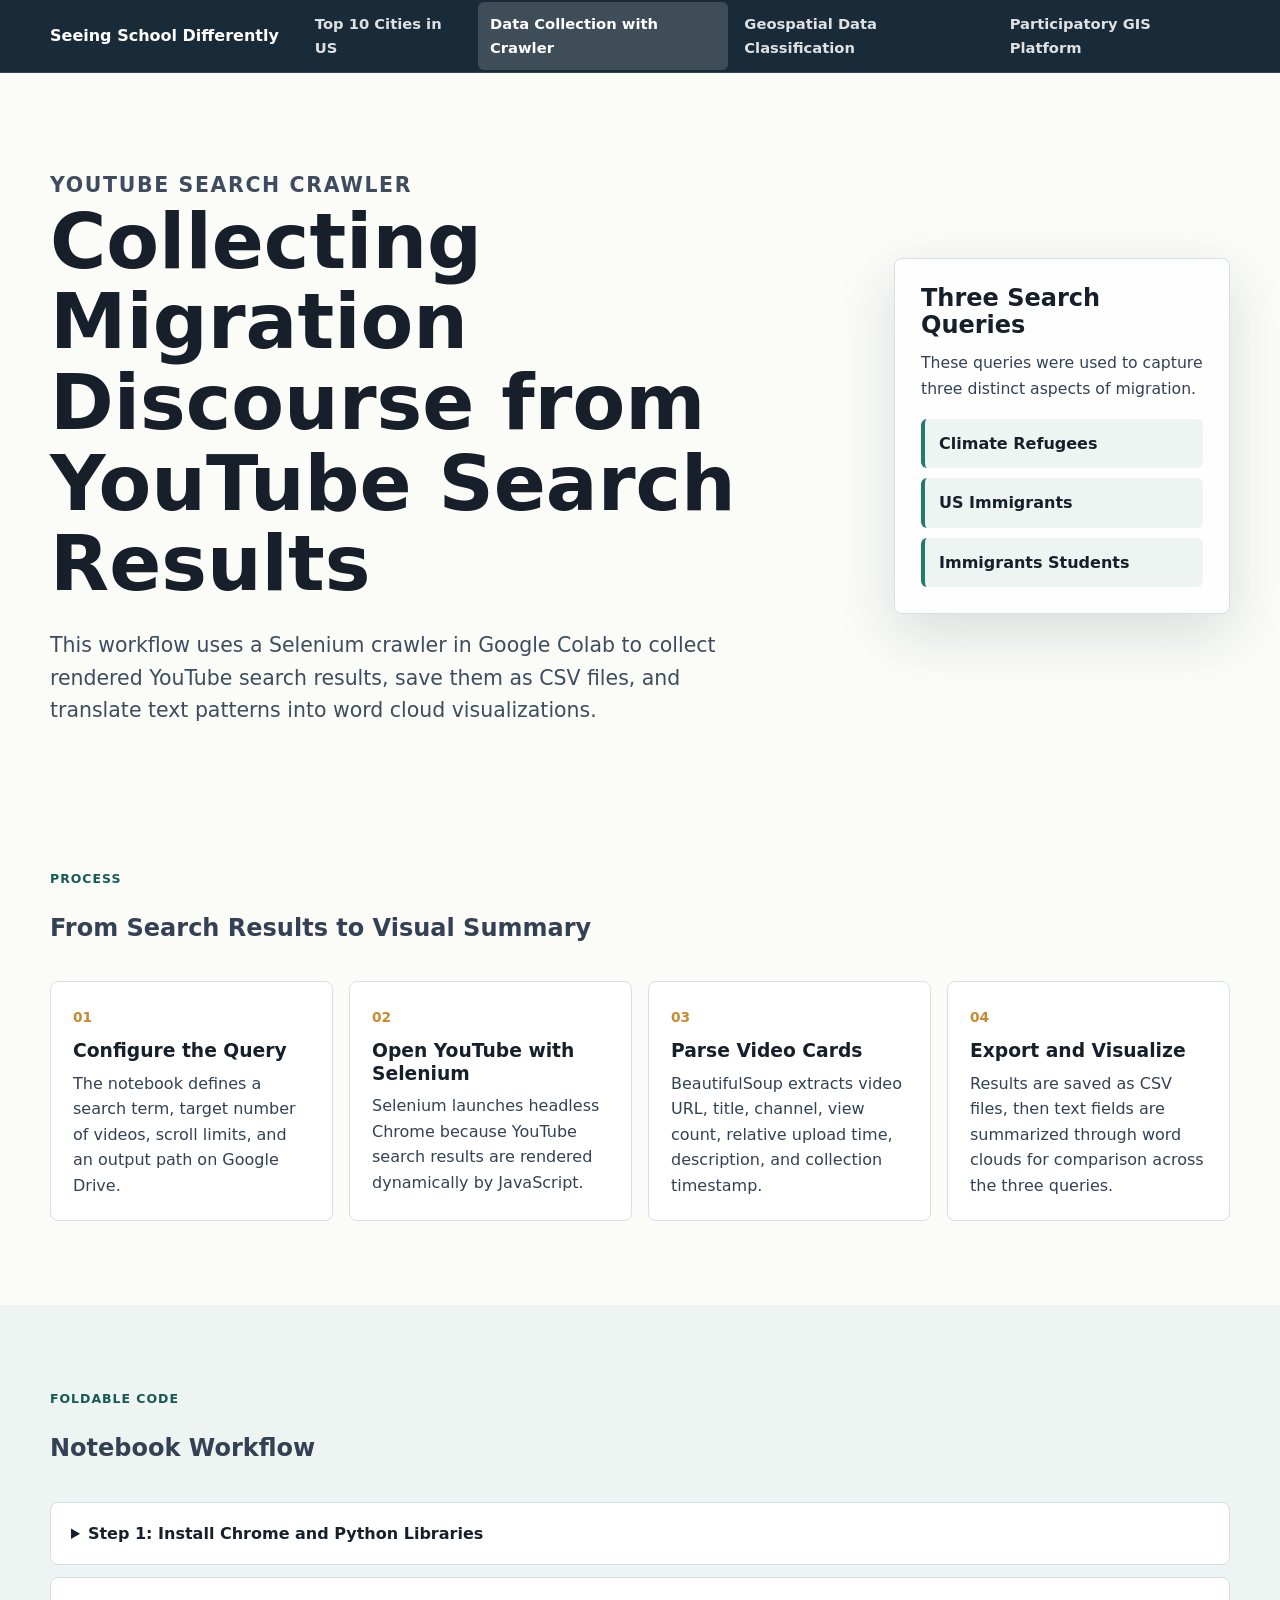
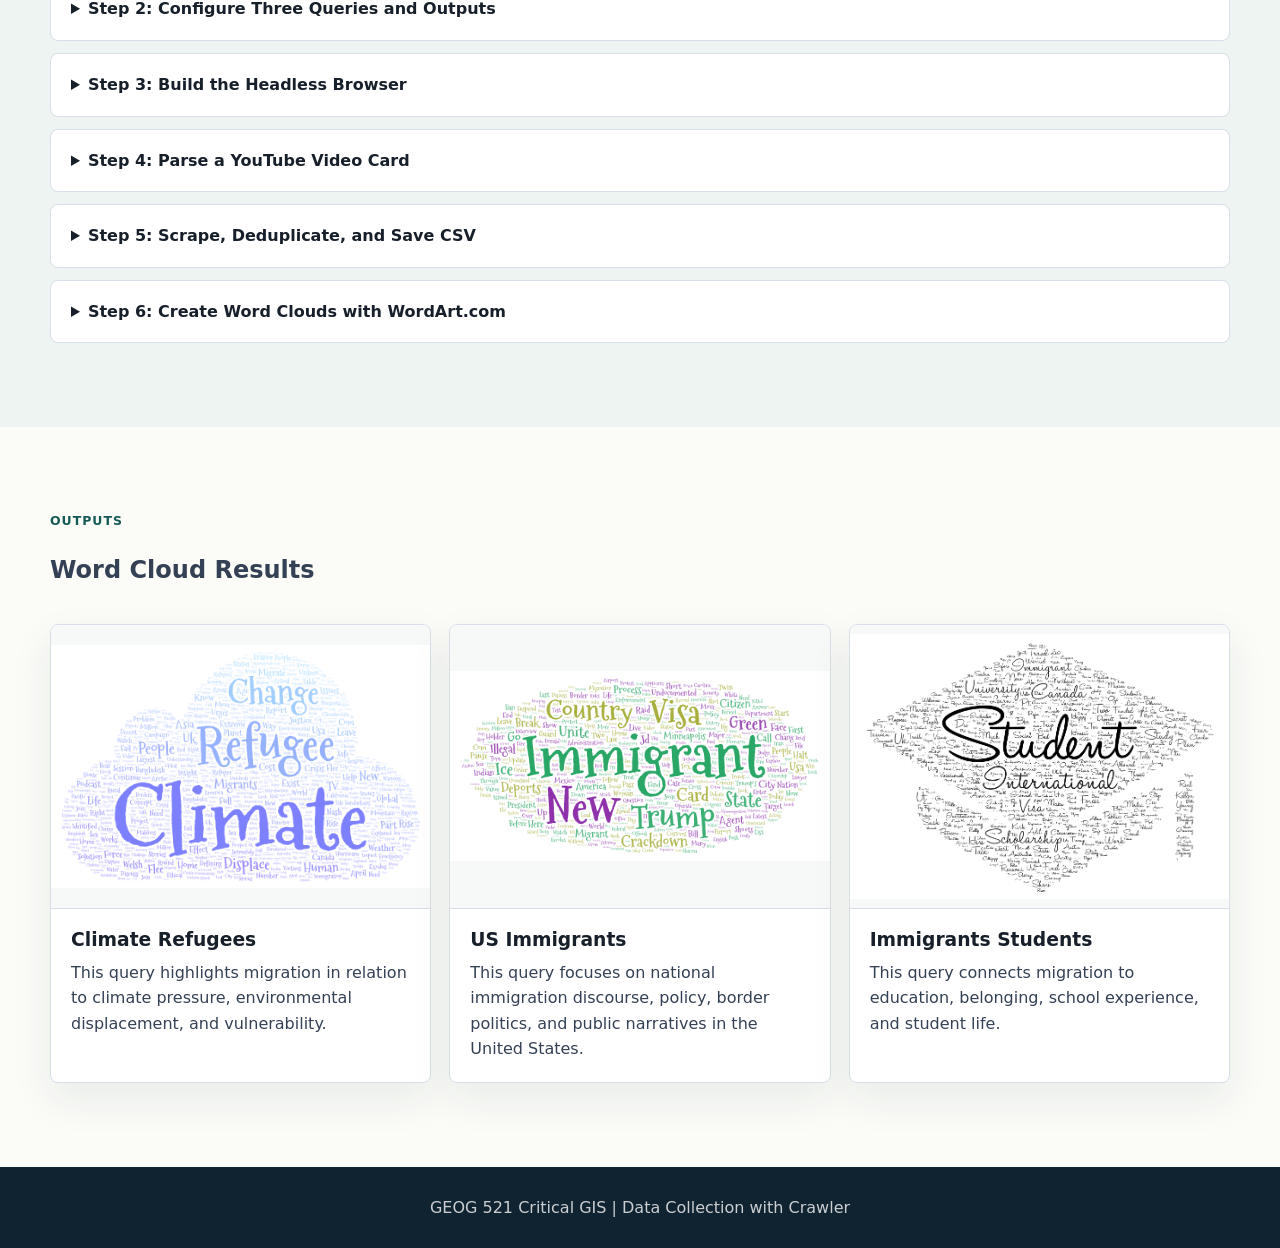
==== data-collection.html @ 5df47cad "Second Project: Web Crawling with Google Colab" ====
<!DOCTYPE html>
<html lang="en">
<head>
  <meta charset="UTF-8">
  <meta name="viewport" content="width=device-width, initial-scale=1.0">
  <title>Data Collection with Crawler</title>
  <link rel="stylesheet" href="styles.css">
</head>
<body>
  <header class="site-header">
    <nav class="nav-bar" aria-label="Primary navigation">
      <a class="brand" href="index.html">Seeing School Differently</a>
      <button class="nav-toggle" aria-label="Open navigation" aria-expanded="false">
        <span></span>
        <span></span>
        <span></span>
      </button>
      <ul class="nav-menu">
        <li><a href="top-10-cities.html">Top 10 Cities in US</a></li>
        <li><a class="active" href="data-collection.html">Data Collection with Crawler</a></li>
        <li><a href="#">Geospatial Data Classification</a></li>
        <li><a href="#">Participatory GIS Platform</a></li>
      </ul>
    </nav>
  </header>

  <main>
    <section class="crawler-hero">
      <div>
        <p class="eyebrow">YouTube Search Crawler</p>
        <h1>Collecting Migration Discourse from YouTube Search Results</h1>
        <p>
          This workflow uses a Selenium crawler in Google Colab to collect
          rendered YouTube search results, save them as CSV files, and translate
          text patterns into word cloud visualizations.
        </p>
      </div>
      <aside class="query-panel">
        <h2>Three Search Queries</h2>
        <p>
          These queries were used to capture three distinct aspects of
          migration.
        </p>
        <ul>
          <li>Climate Refugees</li>
          <li>US Immigrants</li>
          <li>Immigrants Students</li>
        </ul>
      </aside>
    </section>

    <section class="crawler-section">
      <div class="section-heading">
        <p class="eyebrow">Process</p>
        <h2>From Search Results to Visual Summary</h2>
      </div>
      <div class="workflow-grid">
        <article>
          <span>01</span>
          <h3>Configure the Query</h3>
          <p>
            The notebook defines a search term, target number of videos, scroll
            limits, and an output path on Google Drive.
          </p>
        </article>
        <article>
          <span>02</span>
          <h3>Open YouTube with Selenium</h3>
          <p>
            Selenium launches headless Chrome because YouTube search results are
            rendered dynamically by JavaScript.
          </p>
        </article>
        <article>
          <span>03</span>
          <h3>Parse Video Cards</h3>
          <p>
            BeautifulSoup extracts video URL, title, channel, view count,
            relative upload time, description, and collection timestamp.
          </p>
        </article>
        <article>
          <span>04</span>
          <h3>Export and Visualize</h3>
          <p>
            Results are saved as CSV files, then text fields are summarized
            through word clouds for comparison across the three queries.
          </p>
        </article>
      </div>
    </section>

    <section class="crawler-section muted-wide">
      <div class="section-heading">
        <p class="eyebrow">Foldable Code</p>
        <h2>Notebook Workflow</h2>
      </div>

      <div class="code-accordion">
        <details>
          <summary>Step 1: Install Chrome and Python Libraries</summary>
          <pre><code># Install Google Chrome and crawler libraries in Google Colab
!apt-get -qq update
!wget -q https://dl.google.com/linux/direct/google-chrome-stable_current_amd64.deb
!apt-get install -y ./google-chrome-stable_current_amd64.deb
!rm -f google-chrome-stable_current_amd64.deb

!pip install -q "selenium&gt;=4.15" beautifulsoup4 pandas
!google-chrome --version</code></pre>
        </details>

        <details>
          <summary>Step 2: Configure Three Queries and Outputs</summary>
          <pre><code># The notebook was reused three times with these search queries.
# Together, they capture three distinct aspects of migration.
QUERIES = [
    "Climate Refugees",
    "US Immigrants",
    "Immigrants Students",
]

MAX_ITEMS    = 200
MAX_SCROLLS  = 30
SCROLL_PAUSE = 2.0
HEADLESS     = True

# Example run. Change QUERY and OUTPUT_PATH for each dataset.
QUERY       = "Immigrants Students"
OUTPUT_PATH = "/content/drive/MyDrive/GEOG 521: Critical GIS/Immigrants Students.csv"</code></pre>
        </details>

        <details>
          <summary>Step 3: Build the Headless Browser</summary>
          <pre><code>from selenium import webdriver
from selenium.webdriver.chrome.options import Options

def build_driver(headless=True):
    opts = Options()
    opts.binary_location = "/usr/bin/google-chrome"
    if headless:
        opts.add_argument("--headless=new")
    opts.add_argument("--no-sandbox")
    opts.add_argument("--disable-dev-shm-usage")
    opts.add_argument("--disable-gpu")
    opts.add_argument("--window-size=1280,1800")
    opts.add_argument("--lang=en-US")
    return webdriver.Chrome(options=opts)</code></pre>
        </details>

        <details>
          <summary>Step 4: Parse a YouTube Video Card</summary>
          <pre><code>def parse_card(card):
    title_tag = card.find("a", id="video-title")
    if not title_tag or not title_tag.get("href"):
        return None

    channel_tag = card.find("a", class_=re.compile(r"yt-simple-endpoint.*yt-formatted-string"))
    meta_tags = card.find_all("span", class_="inline-metadata-item style-scope ytd-video-meta-block")
    desc_tag = card.find("yt-formatted-string",
                         class_="metadata-snippet-text style-scope ytd-video-renderer")

    collected_at = datetime.now(timezone.utc)
    view_raw = meta_tags[0].get_text(strip=True) if len(meta_tags) &gt; 0 else None
    created_raw = meta_tags[1].get_text(strip=True) if len(meta_tags) &gt; 1 else None

    return {
        "video_url": "https://www.youtube.com" + title_tag["href"],
        "title": title_tag.get("title") or title_tag.get_text(strip=True),
        "username": channel_tag.get_text(strip=True) if channel_tag else None,
        "view_num": parse_view_count(view_raw),
        "created_at": parse_relative_time(created_raw, collected_at),
        "shortdesc": desc_tag.get_text(" ", strip=True) if desc_tag else None,
        "collected_at": collected_at,
    }</code></pre>
        </details>

        <details>
          <summary>Step 5: Scrape, Deduplicate, and Save CSV</summary>
          <pre><code>df = scrape_youtube_search(QUERY)
log.info("collected %d unique videos", len(df))

df.to_csv(OUTPUT_PATH, index=False)
log.info("saved %d rows to %s", len(df), OUTPUT_PATH)</code></pre>
        </details>

        <details>
          <summary>Step 6: Create Word Clouds with WordArt.com</summary>
          <pre><code># Word clouds were created outside Python with WordArt.com.
# Core workflow:
# 1. Use title and shortdesc text from each crawler CSV.
# 2. Paste the cleaned text into WordArt.com.
# 3. Generate and export one PNG for each migration query.</code></pre>
          <figure class="wordart-example">
            <img src="image/wordart_example.png" alt="WordArt.com word cloud creation example">
            <figcaption>Example interface used to generate the word cloud images in WordArt.com.</figcaption>
          </figure>
        </details>
      </div>
    </section>

    <section class="crawler-section">
      <div class="section-heading">
        <p class="eyebrow">Outputs</p>
        <h2>Word Cloud Results</h2>
      </div>
      <div class="wordcloud-gallery">
        <article>
          <img src="img/climate refugees.png" alt="Word cloud for Climate Refugees query">
          <div>
            <h3>Climate Refugees</h3>
            <p>
              This query highlights migration in relation to climate pressure,
              environmental displacement, and vulnerability.
            </p>
          </div>
        </article>
        <article>
          <img src="img/US Immigrants.png" alt="Word cloud for US Immigrants query">
          <div>
            <h3>US Immigrants</h3>
            <p>
              This query focuses on national immigration discourse, policy,
              border politics, and public narratives in the United States.
            </p>
          </div>
        </article>
        <article>
          <img src="img/Immigrants Students.png" alt="Word cloud for Immigrants Students query">
          <div>
            <h3>Immigrants Students</h3>
            <p>
              This query connects migration to education, belonging, school
              experience, and student life.
            </p>
          </div>
        </article>
      </div>
    </section>
  </main>

  <footer class="site-footer">
    <p>GEOG 521 Critical GIS | Data Collection with Crawler</p>
  </footer>

  <script>
    const navToggle = document.querySelector('.nav-toggle');
    const navMenu = document.querySelector('.nav-menu');

    navToggle.addEventListener('click', () => {
      const isOpen = navToggle.getAttribute('aria-expanded') === 'true';
      navToggle.setAttribute('aria-expanded', String(!isOpen));
      navMenu.classList.toggle('is-open');
    });
  </script>
</body>
</html>
---- styles.css ----
:root {
  --ink: #17202a;
  --text: #344054;
  --muted: #667085;
  --line: #d8dee8;
  --paper: #fbfcf8;
  --soft: #eef4f1;
  --nav: #102331;
  --accent: #247a72;
  --accent-dark: #155a54;
  --gold: #c78b2f;
  --rose: #b65d62;
  --white: #ffffff;
  --shadow: 0 20px 60px rgba(16, 35, 49, 0.14);
}

* {
  box-sizing: border-box;
}

html {
  scroll-behavior: smooth;
}

body {
  margin: 0;
  color: var(--text);
  background: var(--paper);
  font-family: Inter, ui-sans-serif, system-ui, -apple-system, BlinkMacSystemFont, "Segoe UI", sans-serif;
  line-height: 1.6;
}

a {
  color: inherit;
  text-decoration: none;
}

.site-header {
  position: sticky;
  top: 0;
  z-index: 20;
  background: rgba(16, 35, 49, 0.96);
  border-bottom: 1px solid rgba(255, 255, 255, 0.12);
  backdrop-filter: blur(14px);
}

.nav-bar {
  width: min(1180px, calc(100% - 32px));
  min-height: 72px;
  margin: 0 auto;
  display: flex;
  align-items: center;
  justify-content: space-between;
  gap: 24px;
}

.brand {
  color: var(--white);
  font-weight: 800;
  font-size: 1rem;
  letter-spacing: 0;
  white-space: nowrap;
}

.nav-menu {
  margin: 0;
  padding: 0;
  list-style: none;
  display: flex;
  align-items: center;
  gap: 4px;
}

.nav-menu a {
  display: block;
  padding: 10px 12px;
  color: rgba(255, 255, 255, 0.86);
  border-radius: 6px;
  font-size: 0.92rem;
  font-weight: 650;
  transition: background 160ms ease, color 160ms ease;
}

.nav-menu a:hover,
.nav-menu a:focus-visible {
  color: var(--white);
  background: rgba(255, 255, 255, 0.12);
  outline: none;
}

.nav-menu a.active {
  color: var(--white);
  background: rgba(255, 255, 255, 0.16);
}

.nav-toggle {
  display: none;
  width: 42px;
  height: 42px;
  padding: 0;
  border: 1px solid rgba(255, 255, 255, 0.24);
  border-radius: 6px;
  background: transparent;
  cursor: pointer;
}

.nav-toggle span {
  display: block;
  width: 18px;
  height: 2px;
  margin: 5px auto;
  background: var(--white);
}

.hero {
  width: min(1180px, calc(100% - 32px));
  min-height: calc(100vh - 72px);
  margin: 0 auto;
  padding: 72px 0 64px;
  display: grid;
  grid-template-columns: minmax(0, 1.08fr) minmax(320px, 0.92fr);
  align-items: center;
  gap: 44px;
}

.hero-content {
  max-width: 760px;
}

.eyebrow {
  margin: 0 0 10px;
  color: var(--accent-dark);
  font-size: 0.78rem;
  font-weight: 800;
  letter-spacing: 0.08em;
  text-transform: uppercase;
}

.hero h1,
.section h2 {
  margin: 0;
  color: var(--ink);
  line-height: 1.08;
  letter-spacing: 0;
}

.hero h1 {
  max-width: 760px;
  font-size: clamp(3rem, 7vw, 5.9rem);
}

.hero-lede {
  max-width: 650px;
  margin: 24px 0 0;
  color: #3f4c5f;
  font-size: clamp(1.12rem, 2vw, 1.35rem);
}

.hero-actions {
  display: flex;
  flex-wrap: wrap;
  gap: 12px;
  margin-top: 34px;
}

.button {
  display: inline-flex;
  align-items: center;
  justify-content: center;
  min-height: 46px;
  padding: 0 18px;
  border-radius: 6px;
  font-weight: 750;
  border: 1px solid transparent;
}

.button.primary {
  color: var(--white);
  background: var(--accent);
}

.button.secondary {
  color: var(--accent-dark);
  background: var(--white);
  border-color: var(--line);
}

.map-panel {
  background: var(--white);
  border: 1px solid var(--line);
  border-radius: 8px;
  box-shadow: var(--shadow);
  overflow: hidden;
}

.map-grid {
  position: relative;
  min-height: 460px;
  padding: 22px;
  background: linear-gradient(135deg, #f7fbf8, #edf4f3);
}

.school-plan {
  position: relative;
  min-height: 354px;
  border: 1px solid rgba(16, 35, 49, 0.12);
  border-radius: 8px;
  background:
    linear-gradient(90deg, rgba(16, 35, 49, 0.07) 1px, transparent 1px),
    linear-gradient(rgba(16, 35, 49, 0.07) 1px, transparent 1px),
    var(--white);
  background-size: 58px 58px, 58px 58px, auto;
  overflow: hidden;
}

.school-plan::before {
  content: "";
  position: absolute;
  inset: 26px;
  border: 2px solid rgba(36, 122, 114, 0.18);
  border-radius: 6px;
}

.place {
  position: absolute;
  z-index: 3;
  display: flex;
  align-items: center;
  gap: 8px;
  padding: 8px 10px;
  color: var(--ink);
  background: var(--white);
  border: 1px solid var(--line);
  border-radius: 6px;
  font-size: 0.82rem;
  font-weight: 750;
  box-shadow: 0 10px 24px rgba(16, 35, 49, 0.1);
}

.place-icon {
  width: 24px;
  height: 24px;
  display: grid;
  place-items: center;
  color: var(--white);
  background: var(--accent);
  border-radius: 50%;
  font-size: 0.76rem;
}

.place-home {
  left: 5%;
  bottom: 8%;
}

.place-hallway {
  left: 31%;
  top: 43%;
}

.place-classroom {
  right: 8%;
  top: 12%;
}

.place-cafeteria {
  right: 7%;
  bottom: 14%;
}

.place-playground {
  left: 10%;
  top: 13%;
}

.path {
  position: absolute;
  z-index: 1;
  height: 5px;
  background: var(--accent);
  border-radius: 999px;
  transform-origin: left center;
}

.path::after {
  content: "";
  position: absolute;
  right: -4px;
  top: 50%;
  width: 12px;
  height: 12px;
  border-top: 4px solid var(--accent);
  border-right: 4px solid var(--accent);
  transform: translateY(-50%) rotate(45deg);
}

.path-a {
  left: 21%;
  bottom: 20%;
  width: 24%;
  transform: rotate(-35deg);
}

.path-b {
  left: 43%;
  top: 46%;
  width: 33%;
  transform: rotate(-31deg);
}

.path-c {
  left: 47%;
  top: 55%;
  width: 31%;
  background: var(--gold);
  transform: rotate(25deg);
}

.path-c::after {
  border-color: var(--gold);
}

.path-d {
  left: 22%;
  top: 29%;
  width: 26%;
  background: var(--rose);
  transform: rotate(35deg);
}

.path-d::after {
  border-color: var(--rose);
}

.meaning-note {
  position: absolute;
  z-index: 4;
  width: 138px;
  padding: 9px 10px;
  color: #475467;
  background: #fff8e9;
  border: 1px solid rgba(199, 139, 47, 0.35);
  border-left: 4px solid var(--gold);
  border-radius: 6px;
  font-size: 0.74rem;
  line-height: 1.35;
  box-shadow: 0 10px 22px rgba(16, 35, 49, 0.08);
}

.meaning-note strong {
  display: block;
  color: var(--ink);
  font-size: 0.72rem;
  text-transform: uppercase;
}

.note-hallway {
  left: 27%;
  top: 60%;
}

.note-cafeteria {
  right: 7%;
  bottom: 31%;
}

.emotion-chip {
  position: absolute;
  z-index: 5;
  padding: 5px 9px;
  color: var(--white);
  border-radius: 999px;
  font-size: 0.72rem;
  font-weight: 800;
  box-shadow: 0 8px 18px rgba(16, 35, 49, 0.15);
}

.chip-safe {
  right: 17%;
  top: 28%;
  background: var(--accent);
}

.chip-worry {
  left: 37%;
  top: 35%;
  background: var(--rose);
}

.chip-belong {
  left: 12%;
  top: 31%;
  background: var(--nav);
}

.focus-legend {
  display: grid;
  grid-template-columns: repeat(3, minmax(0, 1fr));
  gap: 8px;
  margin-top: 14px;
}

.focus-legend span {
  display: flex;
  align-items: center;
  gap: 8px;
  min-height: 44px;
  padding: 8px 10px;
  color: var(--ink);
  background: rgba(255, 255, 255, 0.72);
  border: 1px solid rgba(16, 35, 49, 0.1);
  border-radius: 6px;
  font-size: 0.74rem;
  font-weight: 750;
  line-height: 1.25;
}

.focus-legend i {
  flex: 0 0 auto;
  display: inline-block;
}

.legend-line {
  width: 24px;
  height: 4px;
  background: var(--accent);
  border-radius: 999px;
}

.legend-note {
  width: 18px;
  height: 18px;
  background: #fff8e9;
  border: 1px solid rgba(199, 139, 47, 0.5);
  border-left: 4px solid var(--gold);
  border-radius: 3px;
}

.legend-chip {
  width: 18px;
  height: 18px;
  background: var(--rose);
  border-radius: 50%;
}

.map-caption {
  padding: 20px 22px;
  color: var(--text);
  border-top: 1px solid var(--line);
}

.section {
  width: min(1180px, calc(100% - 32px));
  margin: 0 auto;
  padding: 88px 0;
}

.section.muted {
  width: 100%;
  padding-inline: max(16px, calc((100% - 1180px) / 2));
  background: var(--soft);
}

.section-heading {
  max-width: 760px;
  margin-bottom: 34px;
}

.section h2 {
  font-size: clamp(2rem, 4vw, 3.25rem);
}

.two-column {
  display: grid;
  grid-template-columns: repeat(2, minmax(0, 1fr));
  gap: 34px;
  font-size: 1.04rem;
}

.two-column p,
.split-section p,
.feature-band p {
  margin: 0;
}

.question-grid {
  display: grid;
  grid-template-columns: repeat(3, minmax(0, 1fr));
  gap: 18px;
}

.question-card,
.method-item {
  background: var(--white);
  border: 1px solid var(--line);
  border-radius: 8px;
  padding: 24px;
}

.number {
  color: var(--gold);
  font-weight: 850;
  font-size: 0.9rem;
}

h3 {
  margin: 10px 0 8px;
  color: var(--ink);
  line-height: 1.2;
  letter-spacing: 0;
}

.question-card p,
.method-item p {
  margin: 0;
}

.split-section {
  display: grid;
  grid-template-columns: minmax(0, 0.86fr) minmax(0, 1.14fr);
  gap: 42px;
  align-items: start;
}

.method-list {
  display: grid;
  gap: 14px;
}

.feature-band {
  display: grid;
  grid-template-columns: minmax(260px, 0.72fr) minmax(0, 1fr);
  gap: 42px;
  align-items: start;
  padding: 38px;
  color: var(--white);
  background: var(--nav);
  border-radius: 8px;
}

.feature-band .eyebrow,
.feature-band h2,
.feature-band p {
  color: var(--white);
}

.contribution-list {
  margin: 0;
  padding: 0;
  list-style: none;
  display: grid;
  gap: 12px;
  counter-reset: contribution;
}

.contribution-list li {
  counter-increment: contribution;
  position: relative;
  padding: 18px 20px 18px 58px;
  background: var(--white);
  border: 1px solid var(--line);
  border-radius: 8px;
  font-weight: 650;
}

.contribution-list li::before {
  content: counter(contribution);
  position: absolute;
  left: 20px;
  top: 18px;
  width: 24px;
  height: 24px;
  display: grid;
  place-items: center;
  color: var(--white);
  background: var(--accent);
  border-radius: 50%;
  font-size: 0.8rem;
}

.site-footer {
  padding: 28px 16px;
  color: rgba(255, 255, 255, 0.78);
  background: var(--nav);
  text-align: center;
}

.site-footer p {
  margin: 0;
}

.map-page {
  min-height: 100vh;
  overflow: hidden;
  background: var(--nav);
}

.city-map-shell {
  position: relative;
  height: calc(100vh - 72px);
}

.map-stage,
#cityMap {
  width: 100%;
  height: 100%;
}

#cityMap {
  z-index: 1;
  background: #d9e3df;
}

#cityMap.leaflet-container {
  position: relative;
  overflow: hidden;
  font-family: inherit;
  touch-action: pan-x pan-y;
}

#cityMap .leaflet-pane,
#cityMap .leaflet-tile,
#cityMap .leaflet-marker-icon,
#cityMap .leaflet-marker-shadow,
#cityMap .leaflet-tile-container,
#cityMap .leaflet-pane > svg,
#cityMap .leaflet-pane > canvas,
#cityMap .leaflet-zoom-box,
#cityMap .leaflet-image-layer,
#cityMap .leaflet-layer {
  position: absolute;
  left: 0;
  top: 0;
}

#cityMap .leaflet-tile {
  width: 256px;
  height: 256px;
  max-width: none !important;
  max-height: none !important;
  padding: 0;
  margin: 0;
  border: 0;
  box-sizing: content-box;
}

#cityMap .leaflet-tile-container {
  pointer-events: none;
}

#cityMap img {
  max-width: none !important;
}

#cityMap .leaflet-map-pane,
#cityMap .leaflet-tile-pane,
#cityMap .leaflet-overlay-pane,
#cityMap .leaflet-shadow-pane,
#cityMap .leaflet-marker-pane,
#cityMap .leaflet-tooltip-pane,
#cityMap .leaflet-popup-pane {
  position: absolute;
  left: 0;
  top: 0;
}

#cityMap .leaflet-tile-pane {
  z-index: 200;
}

#cityMap .leaflet-overlay-pane {
  z-index: 400;
}

#cityMap .leaflet-shadow-pane {
  z-index: 500;
}

#cityMap .leaflet-marker-pane {
  z-index: 600;
}

#cityMap .leaflet-tooltip-pane {
  z-index: 650;
}

#cityMap .leaflet-popup-pane {
  z-index: 700;
}

.city-sidebar {
  position: absolute;
  left: 24px;
  top: 24px;
  bottom: 24px;
  z-index: 10;
  width: min(390px, calc(100vw - 48px));
  display: flex;
  flex-direction: column;
  padding: 24px;
  background: rgba(251, 252, 248, 0.9);
  border: 1px solid rgba(255, 255, 255, 0.68);
  border-radius: 8px;
  box-shadow: 0 26px 70px rgba(16, 35, 49, 0.26);
  backdrop-filter: blur(18px);
}

.city-sidebar h1 {
  margin: 0;
  color: var(--ink);
  font-size: clamp(1.9rem, 4vw, 2.65rem);
  line-height: 1.05;
  letter-spacing: 0;
}

.sidebar-intro {
  margin: 14px 0 18px;
  color: var(--text);
  font-size: 0.95rem;
}

.basemap-card {
  display: grid;
  gap: 8px;
  margin-bottom: 16px;
  padding: 14px;
  background: rgba(255, 255, 255, 0.74);
  border: 1px solid rgba(16, 35, 49, 0.1);
  border-radius: 8px;
}

.basemap-card label {
  color: var(--ink);
  font-size: 0.76rem;
  font-weight: 850;
  letter-spacing: 0.08em;
  text-transform: uppercase;
}

.basemap-card select {
  width: 100%;
  min-height: 42px;
  padding: 0 12px;
  color: var(--ink);
  background: var(--white);
  border: 1px solid var(--line);
  border-radius: 6px;
  font: inherit;
  font-weight: 650;
}

.city-list {
  margin: 0;
  padding: 0 4px 0 0;
  list-style: none;
  display: grid;
  gap: 8px;
  overflow-y: auto;
}

.city-list button {
  width: 100%;
  display: flex;
  align-items: center;
  gap: 12px;
  padding: 10px;
  color: var(--text);
  background: rgba(255, 255, 255, 0.8);
  border: 1px solid rgba(16, 35, 49, 0.1);
  border-radius: 8px;
  text-align: left;
  cursor: pointer;
  transition: transform 160ms ease, border-color 160ms ease, background 160ms ease, box-shadow 160ms ease;
}

.city-list button:hover,
.city-list button:focus-visible,
.city-list button.selected {
  background: var(--white);
  border-color: rgba(36, 122, 114, 0.48);
  box-shadow: 0 12px 28px rgba(16, 35, 49, 0.12);
  transform: translateY(-1px);
  outline: none;
}

.city-rank {
  flex: 0 0 auto;
  width: 34px;
  height: 34px;
  display: grid;
  place-items: center;
  color: var(--white);
  background: var(--accent);
  border-radius: 50%;
  font-weight: 850;
  font-size: 0.86rem;
}

.city-meta {
  min-width: 0;
  display: grid;
  gap: 2px;
}

.city-meta strong {
  color: var(--ink);
  font-size: 0.98rem;
  line-height: 1.2;
}

.city-meta span {
  color: var(--muted);
  font-size: 0.82rem;
}

.data-note {
  margin: 16px 0 0;
  color: var(--muted);
  font-size: 0.78rem;
  line-height: 1.4;
}

.data-note a {
  color: var(--accent-dark);
  font-weight: 750;
  text-decoration: underline;
  text-underline-offset: 2px;
}

.city-marker {
  border-radius: 50%;
}

.city-marker span {
  width: 34px;
  height: 34px;
  display: grid;
  place-items: center;
  color: var(--white);
  background: var(--accent);
  border: 3px solid var(--white);
  border-radius: 50%;
  box-shadow: 0 10px 22px rgba(16, 35, 49, 0.32);
  font-weight: 900;
}

.leaflet-popup-content-wrapper {
  border-radius: 8px;
  box-shadow: 0 18px 46px rgba(16, 35, 49, 0.24);
}

.leaflet-popup-content {
  width: 300px;
  margin: 0;
}

.city-popup {
  padding: 18px;
}

.city-popup h2 {
  margin: 4px 0 8px;
  color: var(--ink);
  font-size: 1.32rem;
  line-height: 1.15;
  letter-spacing: 0;
}

.city-popup p {
  margin: 0 0 10px;
  color: var(--text);
  line-height: 1.45;
}

.city-popup p:last-child {
  margin-bottom: 0;
}

.popup-rank {
  color: var(--accent-dark) !important;
  font-size: 0.74rem;
  font-weight: 850;
  letter-spacing: 0.08em;
  text-transform: uppercase;
}

.popup-pop {
  padding: 10px 12px;
  background: var(--soft);
  border-radius: 6px;
  font-size: 0.92rem;
}

.popup-pop strong {
  color: var(--ink);
}

.popup-pop span {
  color: var(--muted);
}

.popup-highlight {
  padding-left: 12px;
  border-left: 4px solid var(--gold);
  font-weight: 650;
}

.crawler-hero {
  width: min(1180px, calc(100% - 32px));
  min-height: calc(78vh - 72px);
  margin: 0 auto;
  padding: 72px 0 58px;
  display: grid;
  grid-template-columns: minmax(0, 1fr) minmax(300px, 0.42fr);
  align-items: center;
  gap: 44px;
}

.crawler-hero h1 {
  max-width: 820px;
  margin: 0;
  color: var(--ink);
  font-size: clamp(2.8rem, 6vw, 5.2rem);
  line-height: 1.05;
  letter-spacing: 0;
}

.crawler-hero p {
  max-width: 720px;
  margin: 24px 0 0;
  color: #3f4c5f;
  font-size: clamp(1.05rem, 1.8vw, 1.28rem);
}

.query-panel {
  padding: 26px;
  background: rgba(255, 255, 255, 0.82);
  border: 1px solid var(--line);
  border-radius: 8px;
  box-shadow: var(--shadow);
}

.query-panel h2 {
  margin: 0;
  color: var(--ink);
  line-height: 1.12;
  letter-spacing: 0;
}

.query-panel p {
  margin: 12px 0 18px;
  color: var(--text);
  font-size: 0.98rem;
}

.query-panel ul {
  margin: 0;
  padding: 0;
  list-style: none;
  display: grid;
  gap: 10px;
}

.query-panel li {
  padding: 12px 14px;
  color: var(--ink);
  background: var(--soft);
  border-left: 4px solid var(--accent);
  border-radius: 6px;
  font-weight: 800;
}

.crawler-section {
  width: min(1180px, calc(100% - 32px));
  margin: 0 auto;
  padding: 84px 0;
}

.muted-wide {
  width: 100%;
  padding-inline: max(16px, calc((100% - 1180px) / 2));
  background: var(--soft);
}

.workflow-grid {
  display: grid;
  grid-template-columns: repeat(4, minmax(0, 1fr));
  gap: 16px;
}

.workflow-grid article {
  padding: 22px;
  background: var(--white);
  border: 1px solid var(--line);
  border-radius: 8px;
}

.workflow-grid span {
  color: var(--gold);
  font-size: 0.86rem;
  font-weight: 900;
}

.workflow-grid h3 {
  margin-top: 10px;
}

.workflow-grid p {
  margin: 0;
}

.code-accordion {
  display: grid;
  gap: 12px;
}

.code-accordion details {
  background: var(--white);
  border: 1px solid var(--line);
  border-radius: 8px;
  overflow: hidden;
}

.code-accordion summary {
  padding: 18px 20px;
  color: var(--ink);
  font-weight: 850;
  cursor: pointer;
}

.code-accordion details[open] summary {
  border-bottom: 1px solid var(--line);
}

.code-accordion pre {
  margin: 0;
  padding: 20px;
  overflow-x: auto;
  color: #e7edf1;
  background: #102331;
  font-size: 0.88rem;
  line-height: 1.55;
}

.code-accordion code {
  font-family: "SFMono-Regular", Consolas, "Liberation Mono", monospace;
}

.wordart-example {
  margin: 0;
  padding: 20px;
  background: var(--white);
}

.wordart-example img {
  display: block;
  width: 100%;
  max-height: 520px;
  object-fit: contain;
  border: 1px solid var(--line);
  border-radius: 8px;
  background: #f7f9f8;
}

.wordart-example figcaption {
  margin-top: 10px;
  color: var(--muted);
  font-size: 0.88rem;
}

.wordcloud-gallery {
  display: grid;
  grid-template-columns: repeat(3, minmax(0, 1fr));
  gap: 18px;
}

.wordcloud-gallery article {
  overflow: hidden;
  background: var(--white);
  border: 1px solid var(--line);
  border-radius: 8px;
  box-shadow: 0 16px 42px rgba(16, 35, 49, 0.08);
}

.wordcloud-gallery img {
  display: block;
  width: 100%;
  aspect-ratio: 4 / 3;
  object-fit: contain;
  background: #f7f9f8;
  border-bottom: 1px solid var(--line);
}

.wordcloud-gallery div {
  padding: 20px;
}

.wordcloud-gallery h3 {
  margin-top: 0;
}

.wordcloud-gallery p {
  margin: 0;
}

@media (max-width: 920px) {
  .nav-toggle {
    display: block;
  }

  .nav-menu {
    position: absolute;
    left: 16px;
    right: 16px;
    top: 72px;
    display: none;
    flex-direction: column;
    align-items: stretch;
    padding: 10px;
    background: var(--nav);
    border: 1px solid rgba(255, 255, 255, 0.14);
    border-radius: 8px;
    box-shadow: var(--shadow);
  }

  .nav-menu.is-open {
    display: flex;
  }

  .hero,
  .split-section,
  .feature-band,
  .two-column {
    grid-template-columns: 1fr;
  }

  .hero {
    min-height: auto;
    padding-top: 54px;
  }

  .question-grid {
    grid-template-columns: 1fr;
  }

  .crawler-hero,
  .workflow-grid,
  .wordcloud-gallery {
    grid-template-columns: 1fr;
  }

  .crawler-hero {
    min-height: auto;
    padding-top: 54px;
  }

  .map-page {
    overflow: auto;
  }

  .city-map-shell {
    height: auto;
    min-height: calc(100vh - 72px);
    display: flex;
    flex-direction: column;
  }

  .city-sidebar {
    position: relative;
    left: auto;
    top: auto;
    bottom: auto;
    order: 2;
    width: auto;
    margin: 16px;
  }

  .map-stage {
    order: 1;
    height: 58vh;
    min-height: 420px;
  }
}

@media (max-width: 560px) {
  .brand {
    max-width: 220px;
    white-space: normal;
    line-height: 1.2;
  }

  .section,
  .section.muted {
    padding-top: 64px;
    padding-bottom: 64px;
  }

  .map-grid {
    min-height: auto;
    padding: 16px;
  }

  .school-plan {
    min-height: 430px;
  }

  .focus-legend {
    grid-template-columns: 1fr;
  }

  .meaning-note {
    width: 126px;
  }

  .place {
    font-size: 0.76rem;
  }

  .place-home {
    left: 4%;
  }

  .place-classroom,
  .place-cafeteria {
    right: 4%;
  }

  .feature-band {
    padding: 26px;
  }

  .hero-actions {
    flex-direction: column;
  }

  .button {
    width: 100%;
  }
}
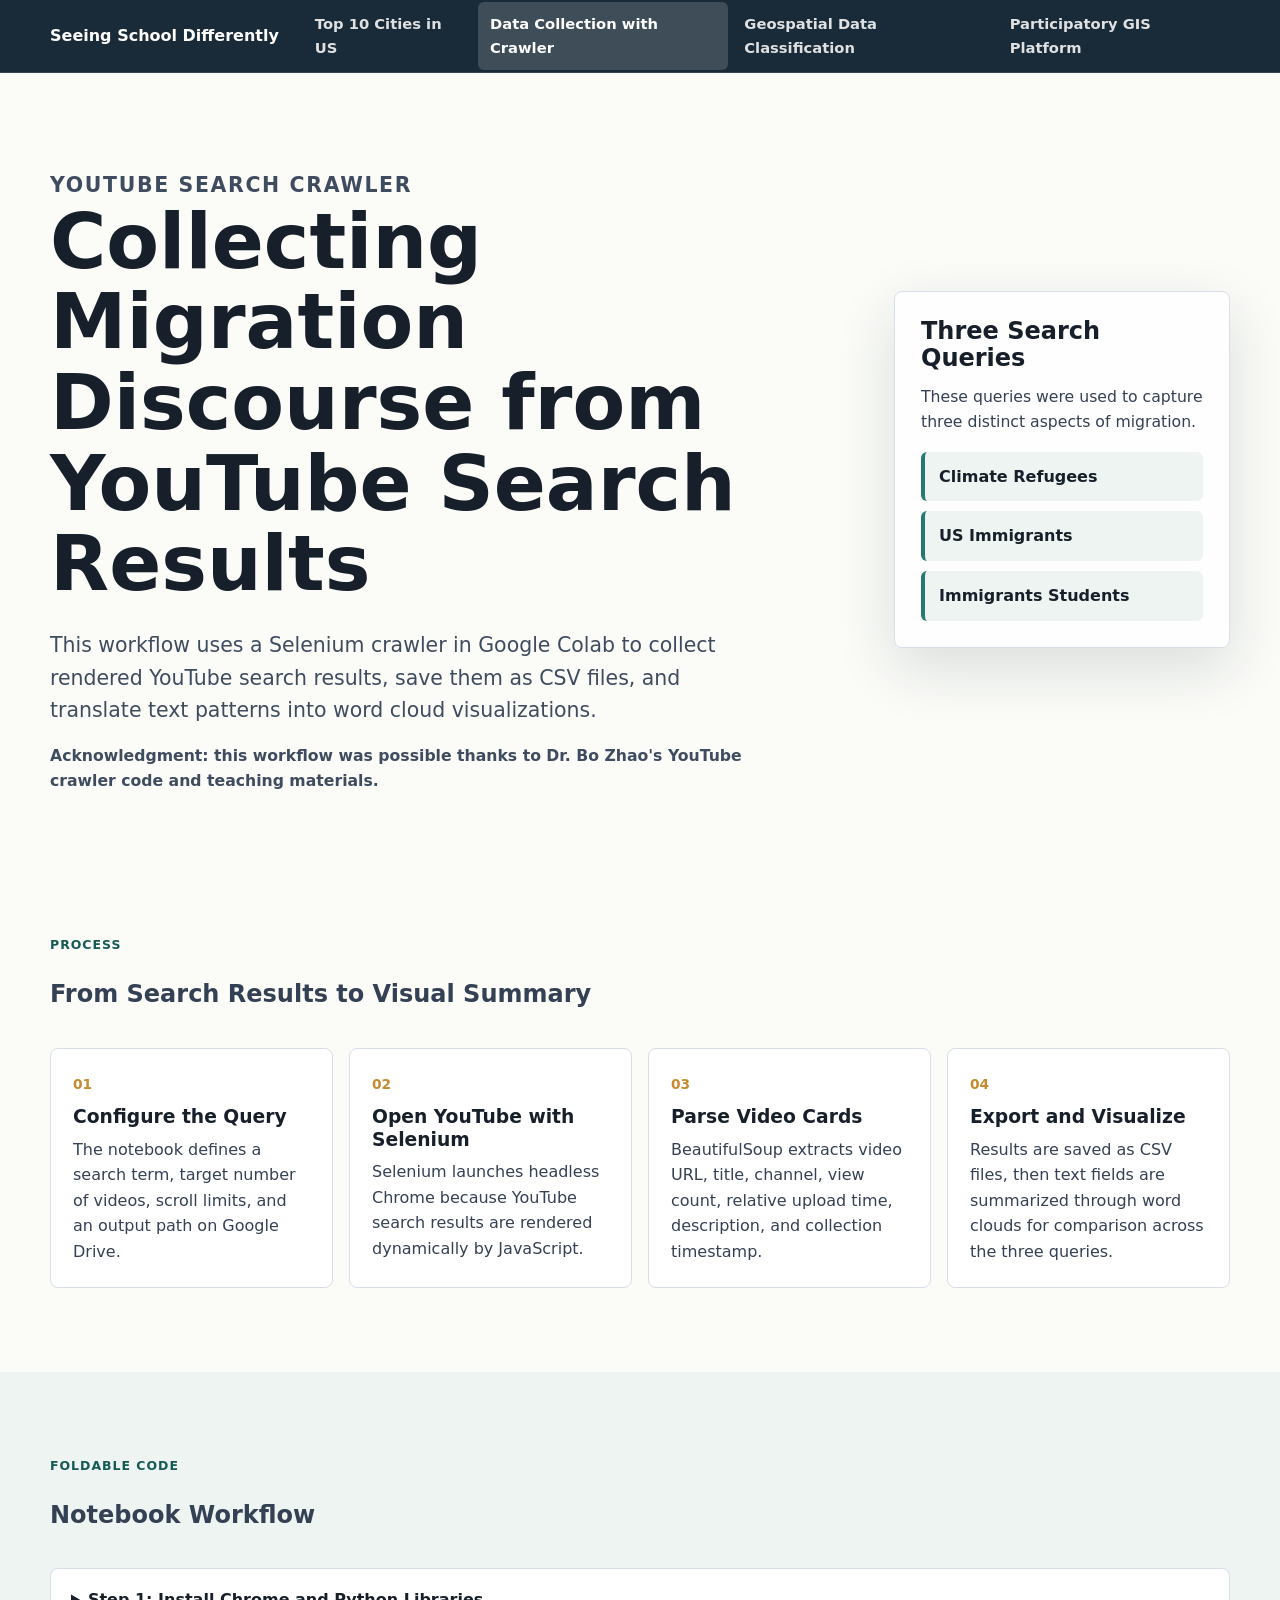
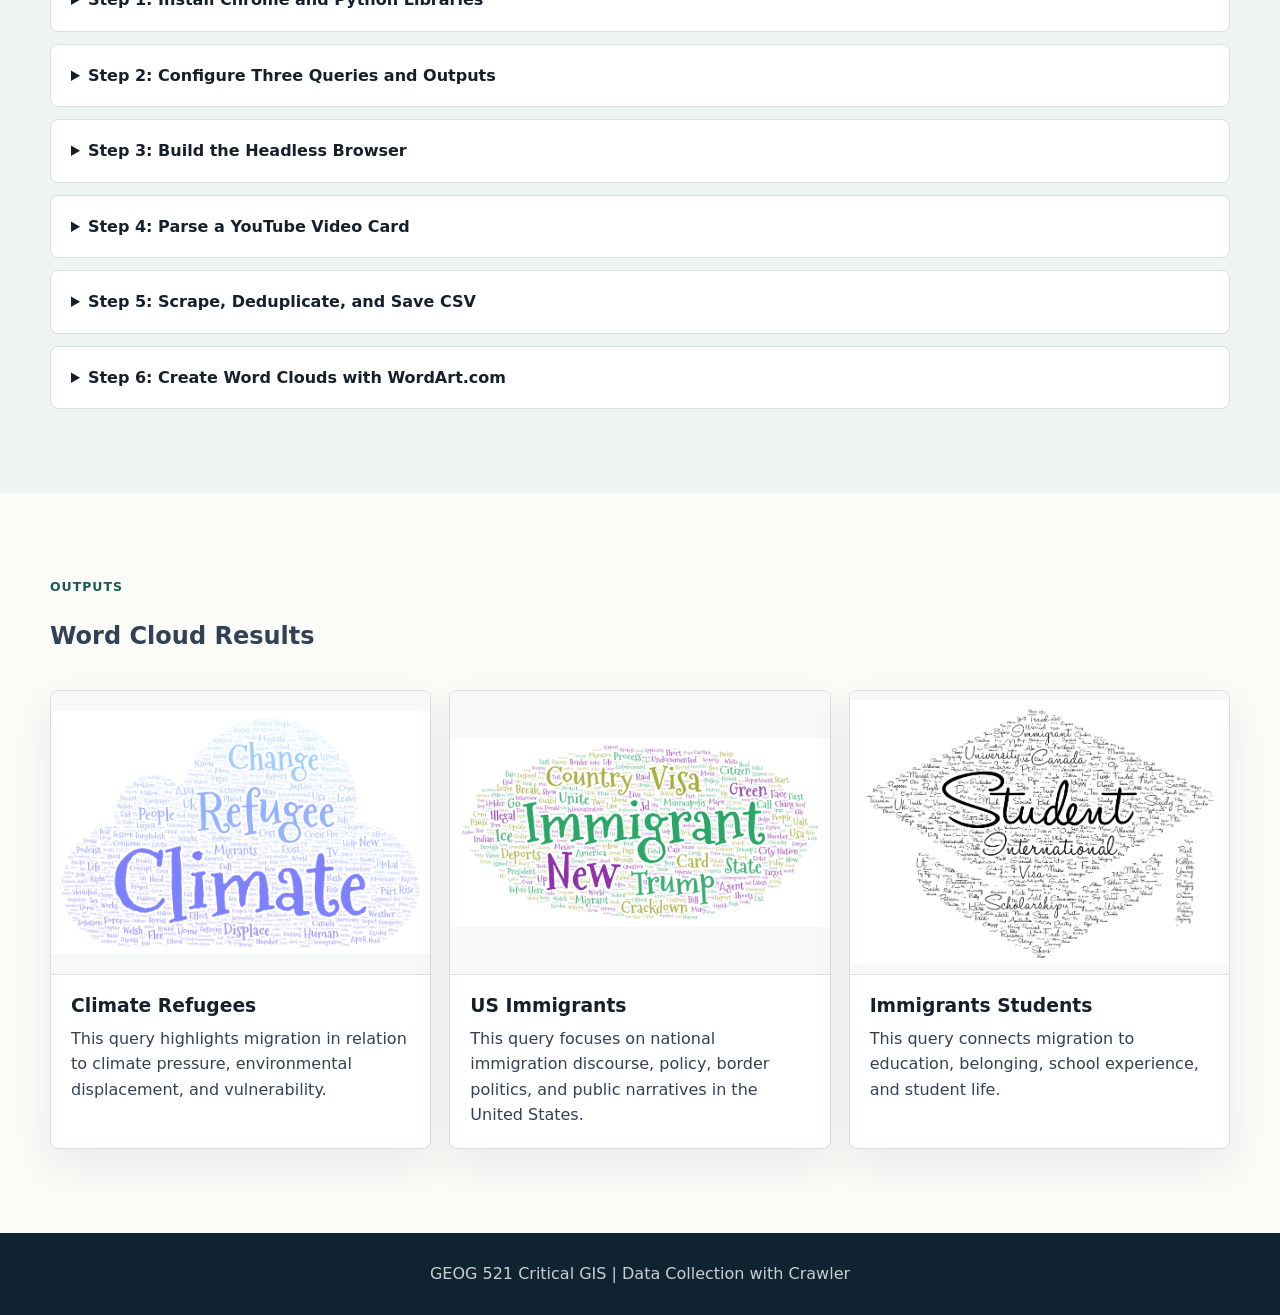
==== commit b257c9b3: "Minor Change in Second Commit" ====
--- a/data-collection.html
+++ b/data-collection.html
@@ -34,6 +34,10 @@
           rendered YouTube search results, save them as CSV files, and translate
           text patterns into word cloud visualizations.
         </p>
+        <p class="credit-line">
+          Acknowledgment: this workflow was possible thanks to Dr. Bo Zhao's
+          YouTube crawler code and teaching materials.
+        </p>
       </div>
       <aside class="query-panel">
         <h2>Three Search Queries</h2>
--- a/styles.css
+++ b/styles.css
@@ -156,6 +156,17 @@
   font-size: clamp(1.12rem, 2vw, 1.35rem);
 }
 
+.author-line,
+.credit-line {
+  color: var(--accent-dark);
+  font-weight: 800;
+}
+
+.author-line {
+  margin: 16px 0 0;
+  font-size: 0.98rem;
+}
+
 .hero-actions {
   display: flex;
   flex-wrap: wrap;
@@ -932,6 +943,11 @@
   font-size: clamp(1.05rem, 1.8vw, 1.28rem);
 }
 
+.crawler-hero .credit-line {
+  margin-top: 16px;
+  font-size: 0.98rem;
+}
+
 .query-panel {
   padding: 26px;
   background: rgba(255, 255, 255, 0.82);
